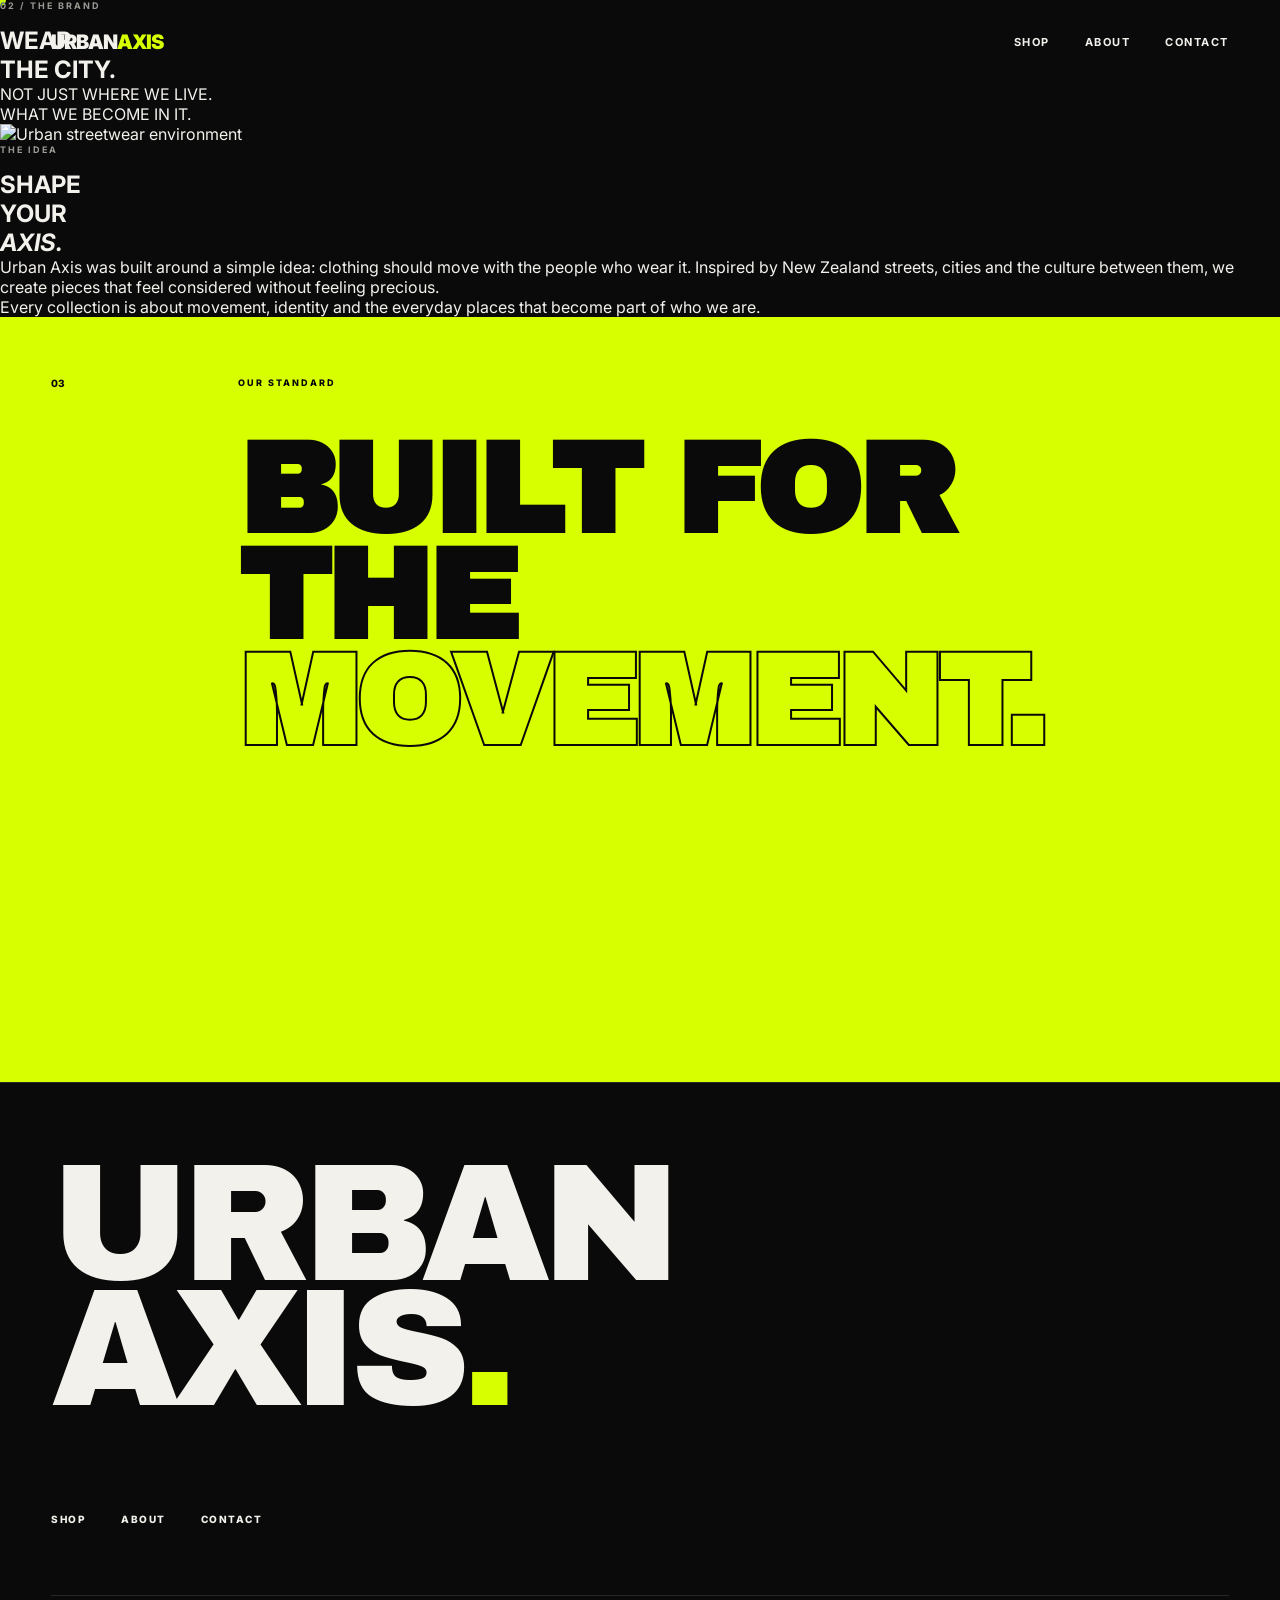
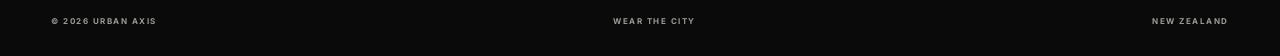
==== about.html @ 234ab59b "Add Urban Axis about page" ====
<!DOCTYPE html>
<html lang="en">
<head><meta charset="UTF-8"><meta name="viewport" content="width=device-width, initial-scale=1.0"><title>About — Urban Axis</title><link rel="preconnect" href="https://fonts.googleapis.com"><link rel="preconnect" href="https://fonts.gstatic.com" crossorigin><link href="https://fonts.googleapis.com/css2?family=Archivo+Black&family=Inter:wght@400;500;600;700;800;900&display=swap" rel="stylesheet"><link rel="stylesheet" href="style.css"></head>
<body><div class="cursor"></div><header class="nav"><a href="index.html" class="logo">URBAN<span>AXIS</span></a><nav><a href="shop.html">SHOP</a><a href="about.html">ABOUT</a><a href="contact.html">CONTACT</a></nav><button class="menu" aria-label="Open menu"><span></span><span></span></button></header>
<main class="page"><section class="page-hero"><span class="eyebrow">02 / THE BRAND</span><h1>WEAR<br><span>THE CITY.</span></h1><p>NOT JUST WHERE WE LIVE.<br>WHAT WE BECOME IN IT.</p></section><section class="about-story"><div class="about-image"><img src="https://images.unsplash.com/photo-1441986300917-64674bd600d8?auto=format&fit=crop&w=1400&q=85" alt="Urban streetwear environment"></div><div class="about-copy"><span class="eyebrow">THE IDEA</span><h2>SHAPE<br>YOUR<br><em>AXIS.</em></h2><p>Urban Axis was built around a simple idea: clothing should move with the people who wear it. Inspired by New Zealand streets, cities and the culture between them, we create pieces that feel considered without feeling precious.</p><p>Every collection is about movement, identity and the everyday places that become part of who we are.</p></div></section><section class="manifesto about-manifesto"><div class="manifesto-number">03</div><div class="manifesto-text"><p>OUR STANDARD</p><h2>BUILT FOR<br>THE <span>MOVEMENT.</span></h2></div></section></main><footer><div class="footer-logo">URBAN<br>AXIS<span>.</span></div><div class="footer-links"><a href="shop.html">SHOP</a><a href="about.html">ABOUT</a><a href="contact.html">CONTACT</a></div><div class="footer-bottom"><span>© 2026 URBAN AXIS</span><span>WEAR THE CITY</span><span>NEW ZEALAND</span></div></footer><script src="script.js"></script></body></html>
---- style.css ----
/* =========================================================
   URBAN AXIS
   GLOBAL
========================================================= */

:root {
    --black: #0a0a0a;
    --white: #f3f1ec;
    --grey: #9b9b96;
    --line: #272727;
    --accent: #d7ff00;

    --display: "Archivo Black", sans-serif;
    --body: "Inter", sans-serif;
}

* {
    margin: 0;
    padding: 0;
    box-sizing: border-box;
}

html {
    scroll-behavior: smooth;
}

body {
    background: var(--black);
    color: var(--white);
    font-family: var(--body);
    overflow-x: hidden;
}

a {
    color: inherit;
    text-decoration: none;
}

button {
    font-family: inherit;
}


/* =========================================================
   CURSOR
========================================================= */

.cursor {
    position: fixed;
    width: 12px;
    height: 12px;
    border-radius: 50%;
    background: var(--accent);
    pointer-events: none;
    z-index: 9999;
    transform: translate(-50%, -50%);
    mix-blend-mode: difference;
}


/* =========================================================
   NAV
========================================================= */

.nav {
    position: absolute;
    top: 0;
    left: 0;

    width: 100%;
    padding: 30px 4vw;

    display: flex;
    align-items: center;
    justify-content: space-between;

    z-index: 20;
}

.logo {
    font-size: 20px;
    font-weight: 900;
    letter-spacing: -1px;
}

.logo span {
    color: var(--accent);
}

.nav nav {
    display: flex;
    gap: 35px;
}

.nav nav a {
    font-size: 11px;
    font-weight: 700;
    letter-spacing: 1.5px;

    transition: color .3s ease;
}

.nav nav a:hover {
    color: var(--accent);
}

.menu {
    display: none;
}


/* =========================================================
   HERO
========================================================= */

.hero {
    min-height: 100vh;
    position: relative;
    padding: 130px 4vw 40px;

    display: flex;
    flex-direction: column;
    justify-content: space-between;
}

.hero-top,
.hero-bottom {
    display: flex;
    justify-content: space-between;
    align-items: flex-start;

    position: relative;
    z-index: 4;
}

.hero-top p,
.hero-bottom p {
    font-size: 10px;
    font-weight: 700;
    letter-spacing: 1.5px;
    line-height: 1.5;
}

.hero-title {
    position: relative;
    z-index: 4;

    margin-top: 5vh;
}

.hero-title h1 {
    font-family: var(--display);
    font-size: clamp(80px, 16vw, 250px);
    line-height: .78;
    letter-spacing: -8px;
}

.hero-title .outline {
    color: transparent;
    -webkit-text-stroke: 2px var(--white);

    margin-left: 12vw;
}

.hero-image {
    position: absolute;

    width: 39vw;
    height: 62vh;

    right: 8vw;
    top: 19vh;

    overflow: hidden;
}

.image-placeholder,
.product-image,
.campaign-image {
    background:
        linear-gradient(
            135deg,
            #202020 0%,
            #101010 45%,
            #292929 100%
        );

    position: relative;
}

.image-placeholder {
    width: 100%;
    height: 100%;

    display: flex;
    align-items: flex-end;
    justify-content: space-between;

    padding: 20px;

    transition: transform .8s cubic-bezier(.2,.8,.2,1);
}

.hero-image:hover .image-placeholder {
    transform: scale(1.04);
}

.image-placeholder span {
    font-family: var(--display);
    font-size: 30px;
}

.image-placeholder small {
    font-size: 9px;
    letter-spacing: 2px;
}

.circle-link {
    width: 110px;
    height: 110px;

    border: 1px solid var(--white);
    border-radius: 50%;

    display: flex;
    flex-direction: column;
    justify-content: center;
    align-items: center;

    font-size: 9px;
    font-weight: 700;
    letter-spacing: 1px;
    text-align: center;

    transition:
        background .3s ease,
        color .3s ease,
        transform .3s ease;
}

.circle-link strong {
    margin-top: 8px;
    font-size: 18px;
}

.circle-link:hover {
    background: var(--accent);
    color: var(--black);
    transform: rotate(8deg);
}


/* =========================================================
   MARQUEE
========================================================= */

.marquee {
    border-top: 1px solid var(--line);
    border-bottom: 1px solid var(--line);

    overflow: hidden;
    padding: 22px 0;
}

.marquee-track {
    display: flex;
    width: max-content;

    animation: marquee 18s linear infinite;
}

.marquee span {
    font-family: var(--display);
    font-size: 45px;
    letter-spacing: -2px;

    margin-right: 60px;
}

.marquee span:nth-child(even) {
    color: transparent;
    -webkit-text-stroke: 1px var(--white);
}

@keyframes marquee {

    from {
        transform: translateX(0);
    }

    to {
        transform: translateX(-50%);
    }

}


/* =========================================================
   INTRO
========================================================= */

.intro {
    padding: 160px 4vw;
}

.section-label {
    display: flex;
    justify-content: space-between;

    border-top: 1px solid var(--line);

    padding-top: 15px;

    font-size: 9px;
    font-weight: 700;
    letter-spacing: 1.5px;
}

.intro-content {
    margin-top: 90px;

    display: grid;
    grid-template-columns: 1.5fr 1fr;
    gap: 10vw;
}

.intro h2 {
    font-family: var(--display);
    font-size: clamp(55px, 8vw, 125px);
    line-height: .9;
    letter-spacing: -4px;
}

.intro h2 em {
    font-style: normal;
    color: var(--accent);
}

.intro-copy {
    padding-top: 20px;
    max-width: 350px;
}

.intro-copy p {
    color: var(--grey);
    font-size: 15px;
    line-height: 1.8;
}

.text-link {
    display: inline-block;
    margin-top: 50px;

    font-size: 10px;
    font-weight: 800;
    letter-spacing: 1.5px;

    border-bottom: 1px solid var(--white);
    padding-bottom: 8px;
}

.text-link span {
    margin-left: 20px;
    color: var(--accent);
}


/* =========================================================
   DROP
========================================================= */

.drop {
    padding: 80px 4vw 180px;
}

.drop-heading {
    display: flex;
    justify-content: space-between;
    align-items: flex-end;

    margin-bottom: 60px;
}

.eyebrow {
    display: block;

    font-size: 9px;
    font-weight: 700;
    letter-spacing: 2px;

    color: var(--grey);

    margin-bottom: 15px;
}

.drop-heading h2 {
    font-family: var(--display);
    font-size: clamp(60px, 9vw, 140px);
    line-height: .8;
    letter-spacing: -5px;
}

.drop-heading h2 span {
    color: var(--accent);
}

.view-all {
    font-size: 10px;
    font-weight: 800;
    letter-spacing: 1.5px;

    border-bottom: 1px solid var(--white);
    padding-bottom: 8px;
}

.products {
    display: grid;
    grid-template-columns: 1.5fr 1fr 1fr;
    gap: 15px;
}

.product-image {
    height: 480px;
    overflow: hidden;

    display: flex;
    flex-direction: column;
    justify-content: space-between;

    padding: 18px;

    transition: transform .5s ease;
}

.product-large .product-image {
    height: 650px;
}

.product:hover .product-image {
    transform: scale(.985);
}

.product-image span {
    font-size: 10px;
    font-weight: 700;
}

.product-image div {
    font-family: var(--display);
    font-size: 35px;
}

.product-info {
    padding-top: 18px;
}

.product-info h3 {
    font-size: 12px;
    letter-spacing: 1px;
}

.product-info p {
    margin-top: 5px;

    font-size: 9px;
    color: var(--grey);
    letter-spacing: 1px;
}

.product-info strong {
    display: block;
    margin-top: 15px;

    font-size: 11px;
}


/* =========================================================
   MANIFESTO
========================================================= */

.manifesto {
    min-height: 85vh;

    background: var(--accent);
    color: var(--black);

    padding: 60px 4vw;

    display: grid;
    grid-template-columns: 1fr 3fr 1fr;
    gap: 40px;
}

.manifesto-number {
    font-size: 10px;
    font-weight: 800;
}

.manifesto-text p {
    font-size: 9px;
    font-weight: 800;
    letter-spacing: 2px;

    margin-bottom: 50px;
}

.manifesto-text h2 {
    font-family: var(--display);
    font-size: clamp(65px, 10vw, 160px);
    line-height: .83;
    letter-spacing: -5px;
}

.manifesto-text h2 span {
    color: transparent;
    -webkit-text-stroke: 2px var(--black);
}

.manifesto-side {
    display: flex;
    align-items: flex-end;
}

.manifesto-side p {
    max-width: 150px;

    font-size: 11px;
    line-height: 1.5;
    font-weight: 700;
}


/* =========================================================
   CAMPAIGN
========================================================= */

.campaign {
    min-height: 100vh;

    display: grid;
    grid-template-columns: 1.2fr 1fr;
}

.campaign-image {
    min-height: 800px;

    display: flex;
    align-items: flex-end;

    padding: 25px;
}

.campaign-image > div {
    width: 100%;

    display: flex;
    justify-content: space-between;
}

.campaign-image span,
.campaign-image strong {
    font-size: 10px;
    letter-spacing: 1px;
}

.campaign-content {
    padding: 12vw 7vw;

    display: flex;
    flex-direction: column;
    justify-content: center;
}

.campaign-content h2 {
    font-family: var(--display);
    font-size: clamp(60px, 8vw, 130px);
    line-height: .82;
    letter-spacing: -5px;
}

.campaign-content h2 span {
    color: transparent;
    -webkit-text-stroke: 1px var(--white);
}

.campaign-content p {
    max-width: 280px;

    color: var(--grey);

    font-size: 14px;
    line-height: 1.7;

    margin: 40px 0;
}

.button {
    display: flex;
    justify-content: space-between;
    align-items: center;

    max-width: 330px;

    padding: 18px 0;

    border-bottom: 1px solid var(--white);

    font-size: 10px;
    font-weight: 800;
    letter-spacing: 1.5px;

    transition: color .3s ease;
}

.button span {
    color: var(--accent);
    font-size: 20px;
}

.button:hover {
    color: var(--accent);
}


/* =========================================================
   SOCIAL
========================================================= */

.social {
    padding: 150px 4vw;
}

.social h2 {
    font-family: var(--display);
    font-size: clamp(70px, 13vw, 200px);
    letter-spacing: -8px;

    margin: 100px 0 60px;
}

.social-links {
    display: flex;
    gap: 40px;
}

.social-links a {
    font-size: 10px;
    font-weight: 800;
    letter-spacing: 1.5px;

    border-bottom: 1px solid var(--white);
    padding-bottom: 8px;
}


/* =========================================================
   FOOTER
========================================================= */

footer {
    border-top: 1px solid var(--line);

    padding: 80px 4vw 30px;
}

.footer-logo {
    font-family: var(--display);
    font-size: clamp(70px, 13vw, 200px);
    line-height: .75;
    letter-spacing: -8px;
}

.footer-logo span {
    color: var(--accent);
}

.footer-links {
    display: flex;
    gap: 35px;

    margin-top: 100px;
}

.footer-links a {
    font-size: 10px;
    font-weight: 800;
    letter-spacing: 1.5px;
}

.footer-bottom {
    border-top: 1px solid var(--line);

    margin-top: 70px;
    padding-top: 20px;

    display: flex;
    justify-content: space-between;

    color: var(--grey);

    font-size: 8px;
    font-weight: 700;
    letter-spacing: 1.5px;
}


/* =========================================================
   RESPONSIVE
========================================================= */

@media (max-width: 800px) {

    .nav {
        padding: 22px 5vw;
    }

    .nav nav {
        display: none;
    }

    .menu {
        display: flex;

        width: 35px;
        height: 30px;

        border: 0;
        background: transparent;

        flex-direction: column;
        justify-content: center;
        gap: 7px;
    }

    .menu span {
        display: block;

        width: 100%;
        height: 1px;

        background: var(--white);
    }

    .hero {
        min-height: 900px;
        padding: 110px 5vw 30px;
    }

    .hero-title h1 {
        font-size: 22vw;
        letter-spacing: -4px;
    }

    .hero-title .outline {
        margin-left: 0;
    }

    .hero-image {
        width: 70vw;
        height: 48vh;

        right: 5vw;
        top: 38vh;
    }

    .hero-bottom {
        align-items: flex-end;
    }

    .circle-link {
        width: 85px;
        height: 85px;
    }

    .marquee span {
        font-size: 30px;
    }

    .intro {
        padding: 100px 5vw;
    }

    .intro-content {
        grid-template-columns: 1fr;
        gap: 50px;
        margin-top: 60px;
    }

    .intro h2 {
        font-size: 16vw;
    }

    .drop {
        padding: 60px 5vw 100px;
    }

    .drop-heading {
        align-items: flex-start;
        flex-direction: column;
        gap: 30px;
    }

    .drop-heading h2 {
        font-size: 17vw;
    }

    .products {
        grid-template-columns: 1fr;
    }

    .product-image,
    .product-large .product-image {
        height: 110vw;
    }

    .manifesto {
        min-height: 700px;

        grid-template-columns: 1fr;
        padding: 40px 5vw;
    }

    .manifesto-text h2 {
        font-size: 17vw;
    }

    .manifesto-side {
        display: none;
    }

    .campaign {
        grid-template-columns: 1fr;
    }

    .campaign-image {
        min-height: 600px;
    }

    .campaign-content {
        padding: 100px 5vw;
    }

    .campaign-content h2 {
        font-size: 17vw;
    }

    .social {
        padding: 100px 5vw;
    }

    .social h2 {
        font-size: 18vw;
        letter-spacing: -4px;
        margin: 70px 0 40px;
    }

    .social-links {
        flex-direction: column;
        gap: 20px;
    }

    .footer-logo {
        font-size: 19vw;
        letter-spacing: -4px;
    }

    .footer-links {
        margin-top: 70px;
    }

    .footer-bottom {
        flex-direction: column;
        gap: 10px;
    }

    .cursor {
        display: none;
    }

}
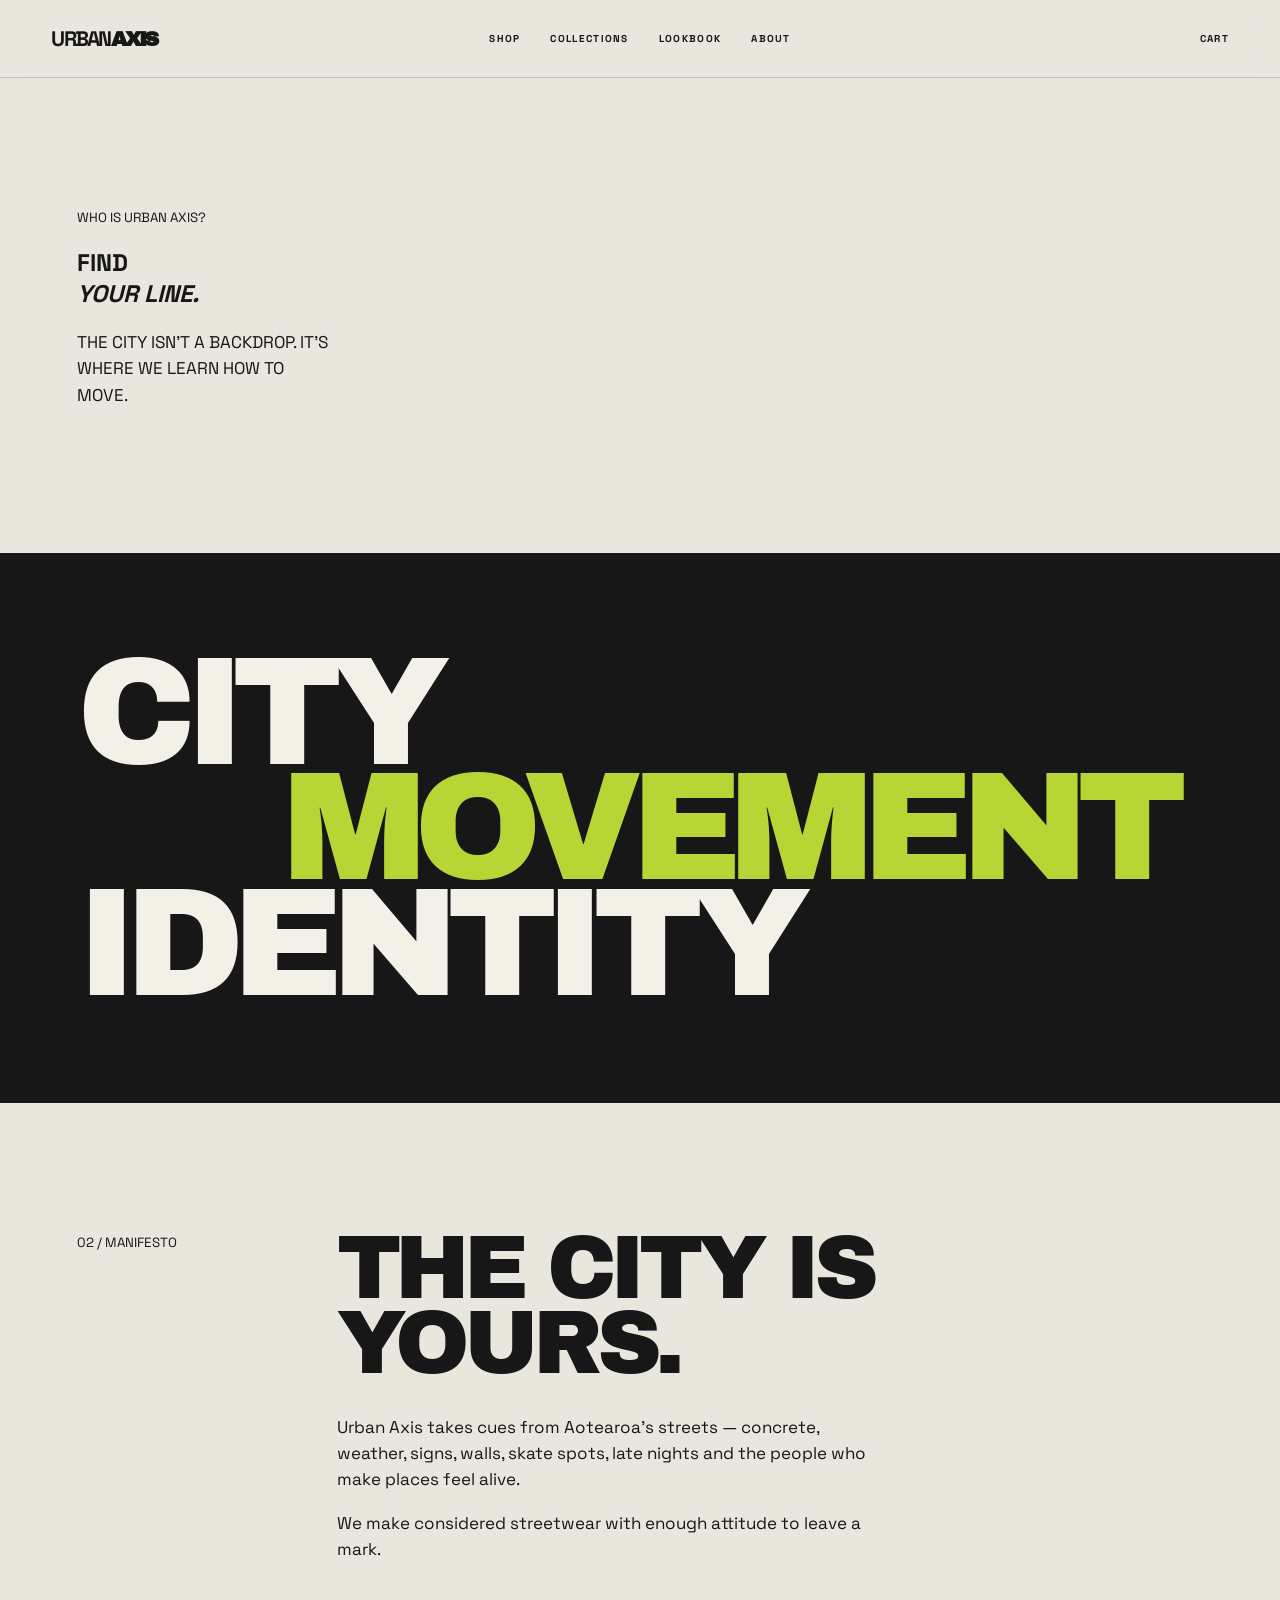
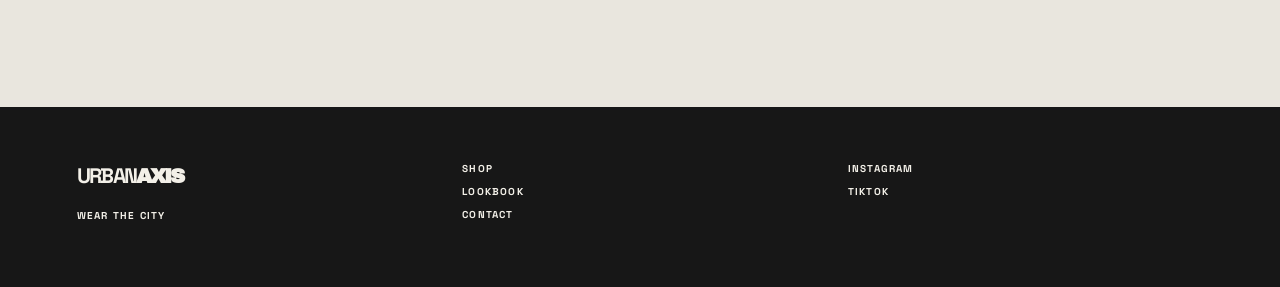
==== commit ef4a0107: "Add Urban Axis about page" ====
--- a/about.html
+++ b/about.html
@@ -1,5 +1 @@
-<!DOCTYPE html>
-<html lang="en">
-<head><meta charset="UTF-8"><meta name="viewport" content="width=device-width, initial-scale=1.0"><title>About — Urban Axis</title><link rel="preconnect" href="https://fonts.googleapis.com"><link rel="preconnect" href="https://fonts.gstatic.com" crossorigin><link href="https://fonts.googleapis.com/css2?family=Archivo+Black&family=Inter:wght@400;500;600;700;800;900&display=swap" rel="stylesheet"><link rel="stylesheet" href="style.css"></head>
-<body><div class="cursor"></div><header class="nav"><a href="index.html" class="logo">URBAN<span>AXIS</span></a><nav><a href="shop.html">SHOP</a><a href="about.html">ABOUT</a><a href="contact.html">CONTACT</a></nav><button class="menu" aria-label="Open menu"><span></span><span></span></button></header>
-<main class="page"><section class="page-hero"><span class="eyebrow">02 / THE BRAND</span><h1>WEAR<br><span>THE CITY.</span></h1><p>NOT JUST WHERE WE LIVE.<br>WHAT WE BECOME IN IT.</p></section><section class="about-story"><div class="about-image"><img src="https://images.unsplash.com/photo-1441986300917-64674bd600d8?auto=format&fit=crop&w=1400&q=85" alt="Urban streetwear environment"></div><div class="about-copy"><span class="eyebrow">THE IDEA</span><h2>SHAPE<br>YOUR<br><em>AXIS.</em></h2><p>Urban Axis was built around a simple idea: clothing should move with the people who wear it. Inspired by New Zealand streets, cities and the culture between them, we create pieces that feel considered without feeling precious.</p><p>Every collection is about movement, identity and the everyday places that become part of who we are.</p></div></section><section class="manifesto about-manifesto"><div class="manifesto-number">03</div><div class="manifesto-text"><p>OUR STANDARD</p><h2>BUILT FOR<br>THE <span>MOVEMENT.</span></h2></div></section></main><footer><div class="footer-logo">URBAN<br>AXIS<span>.</span></div><div class="footer-links"><a href="shop.html">SHOP</a><a href="about.html">ABOUT</a><a href="contact.html">CONTACT</a></div><div class="footer-bottom"><span>© 2026 URBAN AXIS</span><span>WEAR THE CITY</span><span>NEW ZEALAND</span></div></footer><script src="script.js"></script></body></html>+<!doctype html><html><head><meta charset="utf-8"><meta name="viewport" content="width=device-width,initial-scale=1"><title>About — Urban Axis</title><link rel="stylesheet" href="style.css"></head><body><header><a class="logo" href="index.html">URBAN<span>AXIS</span></a><nav><a href="shop.html">SHOP</a><a href="collections.html">COLLECTIONS</a><a href="lookbook.html">LOOKBOOK</a><a href="about.html">ABOUT</a></nav><div class="actions"><a href="shop.html#cart">CART</a><button class="menu">MENU</button></div></header><main><section class="intro page"><div><small>WHO IS URBAN AXIS?</small><h1>FIND<br><i>YOUR LINE.</i></h1><p>THE CITY ISN'T A BACKDROP. IT'S WHERE WE LEARN HOW TO MOVE.</p></div></section><section class="statement"><b>CITY</b><b class="green-text">MOVEMENT</b><b>IDENTITY</b></section><section class="intro"><div><small>02 / MANIFESTO</small></div><div><h2>THE CITY IS YOURS.</h2><p>Urban Axis takes cues from Aotearoa's streets — concrete, weather, signs, walls, skate spots, late nights and the people who make places feel alive.</p><p>We make considered streetwear with enough attitude to leave a mark.</p></div></section></main><footer><div><a class="logo" href="index.html">URBAN<span>AXIS</span></a><p>WEAR THE CITY</p></div><div><a href="shop.html">SHOP</a><a href="lookbook.html">LOOKBOOK</a><a href="contact.html">CONTACT</a></div><div><a href="#">INSTAGRAM</a><a href="#">TIKTOK</a></div></footer></body></html>
--- a/style.css
+++ b/style.css
@@ -1,881 +1 @@
-/* =========================================================
-   URBAN AXIS
-   GLOBAL
-========================================================= */
-
-:root {
-    --black: #0a0a0a;
-    --white: #f3f1ec;
-    --grey: #9b9b96;
-    --line: #272727;
-    --accent: #d7ff00;
-
-    --display: "Archivo Black", sans-serif;
-    --body: "Inter", sans-serif;
-}
-
-* {
-    margin: 0;
-    padding: 0;
-    box-sizing: border-box;
-}
-
-html {
-    scroll-behavior: smooth;
-}
-
-body {
-    background: var(--black);
-    color: var(--white);
-    font-family: var(--body);
-    overflow-x: hidden;
-}
-
-a {
-    color: inherit;
-    text-decoration: none;
-}
-
-button {
-    font-family: inherit;
-}
-
-
-/* =========================================================
-   CURSOR
-========================================================= */
-
-.cursor {
-    position: fixed;
-    width: 12px;
-    height: 12px;
-    border-radius: 50%;
-    background: var(--accent);
-    pointer-events: none;
-    z-index: 9999;
-    transform: translate(-50%, -50%);
-    mix-blend-mode: difference;
-}
-
-
-/* =========================================================
-   NAV
-========================================================= */
-
-.nav {
-    position: absolute;
-    top: 0;
-    left: 0;
-
-    width: 100%;
-    padding: 30px 4vw;
-
-    display: flex;
-    align-items: center;
-    justify-content: space-between;
-
-    z-index: 20;
-}
-
-.logo {
-    font-size: 20px;
-    font-weight: 900;
-    letter-spacing: -1px;
-}
-
-.logo span {
-    color: var(--accent);
-}
-
-.nav nav {
-    display: flex;
-    gap: 35px;
-}
-
-.nav nav a {
-    font-size: 11px;
-    font-weight: 700;
-    letter-spacing: 1.5px;
-
-    transition: color .3s ease;
-}
-
-.nav nav a:hover {
-    color: var(--accent);
-}
-
-.menu {
-    display: none;
-}
-
-
-/* =========================================================
-   HERO
-========================================================= */
-
-.hero {
-    min-height: 100vh;
-    position: relative;
-    padding: 130px 4vw 40px;
-
-    display: flex;
-    flex-direction: column;
-    justify-content: space-between;
-}
-
-.hero-top,
-.hero-bottom {
-    display: flex;
-    justify-content: space-between;
-    align-items: flex-start;
-
-    position: relative;
-    z-index: 4;
-}
-
-.hero-top p,
-.hero-bottom p {
-    font-size: 10px;
-    font-weight: 700;
-    letter-spacing: 1.5px;
-    line-height: 1.5;
-}
-
-.hero-title {
-    position: relative;
-    z-index: 4;
-
-    margin-top: 5vh;
-}
-
-.hero-title h1 {
-    font-family: var(--display);
-    font-size: clamp(80px, 16vw, 250px);
-    line-height: .78;
-    letter-spacing: -8px;
-}
-
-.hero-title .outline {
-    color: transparent;
-    -webkit-text-stroke: 2px var(--white);
-
-    margin-left: 12vw;
-}
-
-.hero-image {
-    position: absolute;
-
-    width: 39vw;
-    height: 62vh;
-
-    right: 8vw;
-    top: 19vh;
-
-    overflow: hidden;
-}
-
-.image-placeholder,
-.product-image,
-.campaign-image {
-    background:
-        linear-gradient(
-            135deg,
-            #202020 0%,
-            #101010 45%,
-            #292929 100%
-        );
-
-    position: relative;
-}
-
-.image-placeholder {
-    width: 100%;
-    height: 100%;
-
-    display: flex;
-    align-items: flex-end;
-    justify-content: space-between;
-
-    padding: 20px;
-
-    transition: transform .8s cubic-bezier(.2,.8,.2,1);
-}
-
-.hero-image:hover .image-placeholder {
-    transform: scale(1.04);
-}
-
-.image-placeholder span {
-    font-family: var(--display);
-    font-size: 30px;
-}
-
-.image-placeholder small {
-    font-size: 9px;
-    letter-spacing: 2px;
-}
-
-.circle-link {
-    width: 110px;
-    height: 110px;
-
-    border: 1px solid var(--white);
-    border-radius: 50%;
-
-    display: flex;
-    flex-direction: column;
-    justify-content: center;
-    align-items: center;
-
-    font-size: 9px;
-    font-weight: 700;
-    letter-spacing: 1px;
-    text-align: center;
-
-    transition:
-        background .3s ease,
-        color .3s ease,
-        transform .3s ease;
-}
-
-.circle-link strong {
-    margin-top: 8px;
-    font-size: 18px;
-}
-
-.circle-link:hover {
-    background: var(--accent);
-    color: var(--black);
-    transform: rotate(8deg);
-}
-
-
-/* =========================================================
-   MARQUEE
-========================================================= */
-
-.marquee {
-    border-top: 1px solid var(--line);
-    border-bottom: 1px solid var(--line);
-
-    overflow: hidden;
-    padding: 22px 0;
-}
-
-.marquee-track {
-    display: flex;
-    width: max-content;
-
-    animation: marquee 18s linear infinite;
-}
-
-.marquee span {
-    font-family: var(--display);
-    font-size: 45px;
-    letter-spacing: -2px;
-
-    margin-right: 60px;
-}
-
-.marquee span:nth-child(even) {
-    color: transparent;
-    -webkit-text-stroke: 1px var(--white);
-}
-
-@keyframes marquee {
-
-    from {
-        transform: translateX(0);
-    }
-
-    to {
-        transform: translateX(-50%);
-    }
-
-}
-
-
-/* =========================================================
-   INTRO
-========================================================= */
-
-.intro {
-    padding: 160px 4vw;
-}
-
-.section-label {
-    display: flex;
-    justify-content: space-between;
-
-    border-top: 1px solid var(--line);
-
-    padding-top: 15px;
-
-    font-size: 9px;
-    font-weight: 700;
-    letter-spacing: 1.5px;
-}
-
-.intro-content {
-    margin-top: 90px;
-
-    display: grid;
-    grid-template-columns: 1.5fr 1fr;
-    gap: 10vw;
-}
-
-.intro h2 {
-    font-family: var(--display);
-    font-size: clamp(55px, 8vw, 125px);
-    line-height: .9;
-    letter-spacing: -4px;
-}
-
-.intro h2 em {
-    font-style: normal;
-    color: var(--accent);
-}
-
-.intro-copy {
-    padding-top: 20px;
-    max-width: 350px;
-}
-
-.intro-copy p {
-    color: var(--grey);
-    font-size: 15px;
-    line-height: 1.8;
-}
-
-.text-link {
-    display: inline-block;
-    margin-top: 50px;
-
-    font-size: 10px;
-    font-weight: 800;
-    letter-spacing: 1.5px;
-
-    border-bottom: 1px solid var(--white);
-    padding-bottom: 8px;
-}
-
-.text-link span {
-    margin-left: 20px;
-    color: var(--accent);
-}
-
-
-/* =========================================================
-   DROP
-========================================================= */
-
-.drop {
-    padding: 80px 4vw 180px;
-}
-
-.drop-heading {
-    display: flex;
-    justify-content: space-between;
-    align-items: flex-end;
-
-    margin-bottom: 60px;
-}
-
-.eyebrow {
-    display: block;
-
-    font-size: 9px;
-    font-weight: 700;
-    letter-spacing: 2px;
-
-    color: var(--grey);
-
-    margin-bottom: 15px;
-}
-
-.drop-heading h2 {
-    font-family: var(--display);
-    font-size: clamp(60px, 9vw, 140px);
-    line-height: .8;
-    letter-spacing: -5px;
-}
-
-.drop-heading h2 span {
-    color: var(--accent);
-}
-
-.view-all {
-    font-size: 10px;
-    font-weight: 800;
-    letter-spacing: 1.5px;
-
-    border-bottom: 1px solid var(--white);
-    padding-bottom: 8px;
-}
-
-.products {
-    display: grid;
-    grid-template-columns: 1.5fr 1fr 1fr;
-    gap: 15px;
-}
-
-.product-image {
-    height: 480px;
-    overflow: hidden;
-
-    display: flex;
-    flex-direction: column;
-    justify-content: space-between;
-
-    padding: 18px;
-
-    transition: transform .5s ease;
-}
-
-.product-large .product-image {
-    height: 650px;
-}
-
-.product:hover .product-image {
-    transform: scale(.985);
-}
-
-.product-image span {
-    font-size: 10px;
-    font-weight: 700;
-}
-
-.product-image div {
-    font-family: var(--display);
-    font-size: 35px;
-}
-
-.product-info {
-    padding-top: 18px;
-}
-
-.product-info h3 {
-    font-size: 12px;
-    letter-spacing: 1px;
-}
-
-.product-info p {
-    margin-top: 5px;
-
-    font-size: 9px;
-    color: var(--grey);
-    letter-spacing: 1px;
-}
-
-.product-info strong {
-    display: block;
-    margin-top: 15px;
-
-    font-size: 11px;
-}
-
-
-/* =========================================================
-   MANIFESTO
-========================================================= */
-
-.manifesto {
-    min-height: 85vh;
-
-    background: var(--accent);
-    color: var(--black);
-
-    padding: 60px 4vw;
-
-    display: grid;
-    grid-template-columns: 1fr 3fr 1fr;
-    gap: 40px;
-}
-
-.manifesto-number {
-    font-size: 10px;
-    font-weight: 800;
-}
-
-.manifesto-text p {
-    font-size: 9px;
-    font-weight: 800;
-    letter-spacing: 2px;
-
-    margin-bottom: 50px;
-}
-
-.manifesto-text h2 {
-    font-family: var(--display);
-    font-size: clamp(65px, 10vw, 160px);
-    line-height: .83;
-    letter-spacing: -5px;
-}
-
-.manifesto-text h2 span {
-    color: transparent;
-    -webkit-text-stroke: 2px var(--black);
-}
-
-.manifesto-side {
-    display: flex;
-    align-items: flex-end;
-}
-
-.manifesto-side p {
-    max-width: 150px;
-
-    font-size: 11px;
-    line-height: 1.5;
-    font-weight: 700;
-}
-
-
-/* =========================================================
-   CAMPAIGN
-========================================================= */
-
-.campaign {
-    min-height: 100vh;
-
-    display: grid;
-    grid-template-columns: 1.2fr 1fr;
-}
-
-.campaign-image {
-    min-height: 800px;
-
-    display: flex;
-    align-items: flex-end;
-
-    padding: 25px;
-}
-
-.campaign-image > div {
-    width: 100%;
-
-    display: flex;
-    justify-content: space-between;
-}
-
-.campaign-image span,
-.campaign-image strong {
-    font-size: 10px;
-    letter-spacing: 1px;
-}
-
-.campaign-content {
-    padding: 12vw 7vw;
-
-    display: flex;
-    flex-direction: column;
-    justify-content: center;
-}
-
-.campaign-content h2 {
-    font-family: var(--display);
-    font-size: clamp(60px, 8vw, 130px);
-    line-height: .82;
-    letter-spacing: -5px;
-}
-
-.campaign-content h2 span {
-    color: transparent;
-    -webkit-text-stroke: 1px var(--white);
-}
-
-.campaign-content p {
-    max-width: 280px;
-
-    color: var(--grey);
-
-    font-size: 14px;
-    line-height: 1.7;
-
-    margin: 40px 0;
-}
-
-.button {
-    display: flex;
-    justify-content: space-between;
-    align-items: center;
-
-    max-width: 330px;
-
-    padding: 18px 0;
-
-    border-bottom: 1px solid var(--white);
-
-    font-size: 10px;
-    font-weight: 800;
-    letter-spacing: 1.5px;
-
-    transition: color .3s ease;
-}
-
-.button span {
-    color: var(--accent);
-    font-size: 20px;
-}
-
-.button:hover {
-    color: var(--accent);
-}
-
-
-/* =========================================================
-   SOCIAL
-========================================================= */
-
-.social {
-    padding: 150px 4vw;
-}
-
-.social h2 {
-    font-family: var(--display);
-    font-size: clamp(70px, 13vw, 200px);
-    letter-spacing: -8px;
-
-    margin: 100px 0 60px;
-}
-
-.social-links {
-    display: flex;
-    gap: 40px;
-}
-
-.social-links a {
-    font-size: 10px;
-    font-weight: 800;
-    letter-spacing: 1.5px;
-
-    border-bottom: 1px solid var(--white);
-    padding-bottom: 8px;
-}
-
-
-/* =========================================================
-   FOOTER
-========================================================= */
-
-footer {
-    border-top: 1px solid var(--line);
-
-    padding: 80px 4vw 30px;
-}
-
-.footer-logo {
-    font-family: var(--display);
-    font-size: clamp(70px, 13vw, 200px);
-    line-height: .75;
-    letter-spacing: -8px;
-}
-
-.footer-logo span {
-    color: var(--accent);
-}
-
-.footer-links {
-    display: flex;
-    gap: 35px;
-
-    margin-top: 100px;
-}
-
-.footer-links a {
-    font-size: 10px;
-    font-weight: 800;
-    letter-spacing: 1.5px;
-}
-
-.footer-bottom {
-    border-top: 1px solid var(--line);
-
-    margin-top: 70px;
-    padding-top: 20px;
-
-    display: flex;
-    justify-content: space-between;
-
-    color: var(--grey);
-
-    font-size: 8px;
-    font-weight: 700;
-    letter-spacing: 1.5px;
-}
-
-
-/* =========================================================
-   RESPONSIVE
-========================================================= */
-
-@media (max-width: 800px) {
-
-    .nav {
-        padding: 22px 5vw;
-    }
-
-    .nav nav {
-        display: none;
-    }
-
-    .menu {
-        display: flex;
-
-        width: 35px;
-        height: 30px;
-
-        border: 0;
-        background: transparent;
-
-        flex-direction: column;
-        justify-content: center;
-        gap: 7px;
-    }
-
-    .menu span {
-        display: block;
-
-        width: 100%;
-        height: 1px;
-
-        background: var(--white);
-    }
-
-    .hero {
-        min-height: 900px;
-        padding: 110px 5vw 30px;
-    }
-
-    .hero-title h1 {
-        font-size: 22vw;
-        letter-spacing: -4px;
-    }
-
-    .hero-title .outline {
-        margin-left: 0;
-    }
-
-    .hero-image {
-        width: 70vw;
-        height: 48vh;
-
-        right: 5vw;
-        top: 38vh;
-    }
-
-    .hero-bottom {
-        align-items: flex-end;
-    }
-
-    .circle-link {
-        width: 85px;
-        height: 85px;
-    }
-
-    .marquee span {
-        font-size: 30px;
-    }
-
-    .intro {
-        padding: 100px 5vw;
-    }
-
-    .intro-content {
-        grid-template-columns: 1fr;
-        gap: 50px;
-        margin-top: 60px;
-    }
-
-    .intro h2 {
-        font-size: 16vw;
-    }
-
-    .drop {
-        padding: 60px 5vw 100px;
-    }
-
-    .drop-heading {
-        align-items: flex-start;
-        flex-direction: column;
-        gap: 30px;
-    }
-
-    .drop-heading h2 {
-        font-size: 17vw;
-    }
-
-    .products {
-        grid-template-columns: 1fr;
-    }
-
-    .product-image,
-    .product-large .product-image {
-        height: 110vw;
-    }
-
-    .manifesto {
-        min-height: 700px;
-
-        grid-template-columns: 1fr;
-        padding: 40px 5vw;
-    }
-
-    .manifesto-text h2 {
-        font-size: 17vw;
-    }
-
-    .manifesto-side {
-        display: none;
-    }
-
-    .campaign {
-        grid-template-columns: 1fr;
-    }
-
-    .campaign-image {
-        min-height: 600px;
-    }
-
-    .campaign-content {
-        padding: 100px 5vw;
-    }
-
-    .campaign-content h2 {
-        font-size: 17vw;
-    }
-
-    .social {
-        padding: 100px 5vw;
-    }
-
-    .social h2 {
-        font-size: 18vw;
-        letter-spacing: -4px;
-        margin: 70px 0 40px;
-    }
-
-    .social-links {
-        flex-direction: column;
-        gap: 20px;
-    }
-
-    .footer-logo {
-        font-size: 19vw;
-        letter-spacing: -4px;
-    }
-
-    .footer-links {
-        margin-top: 70px;
-    }
-
-    .footer-bottom {
-        flex-direction: column;
-        gap: 10px;
-    }
-
-    .cursor {
-        display: none;
-    }
-
-}+@import url('https://fonts.googleapis.com/css2?family=Archivo+Black&family=Space+Grotesk:wght@400;500;600;700&display=swap');:root{--bone:#e9e6de;--paper:#f3f0e8;--ink:#171717;--green:#b7d636;--orange:#f26a2e;--blue:#3157d5;--pink:#d94672;--line:#1717172b}*{box-sizing:border-box}html{scroll-behavior:smooth}body{margin:0;background:var(--bone);color:var(--ink);font-family:'Space Grotesk',sans-serif}a{color:inherit;text-decoration:none}button,input{font:inherit}.grain{position:fixed;inset:0;pointer-events:none;z-index:99;opacity:.035;background-image:url("data:image/svg+xml,%3Csvg xmlns='http://www.w3.org/2000/svg' width='180' height='180'%3E%3Cfilter id='n'%3E%3CfeTurbulence baseFrequency='.8' numOctaves='3'/%3E%3C/filter%3E%3Crect width='100%25' height='100%25' filter='url(%23n)'/%3E%3C/svg%3E")}header{height:78px;border-bottom:1px solid var(--line);display:grid;grid-template-columns:1fr auto 1fr;align-items:center;padding:0 4vw;position:sticky;top:0;background:#e9e6dee8;backdrop-filter:blur(8px);z-index:20}.logo{font-weight:700;font-size:21px;letter-spacing:-.08em}.logo span{font-family:'Archivo Black';letter-spacing:-.1em}nav,.actions{display:flex;gap:30px;font-size:10px;font-weight:700;letter-spacing:.13em}.actions{justify-content:flex-end;gap:20px}.menu{display:none;border:0;background:none}.hero{min-height:calc(100vh - 78px);display:grid;grid-template-columns:1.35fr .65fr;padding:3vw}.hero-photo{position:relative;min-height:680px;overflow:hidden;background:linear-gradient(125deg,#686762,#c9c4b7 42%,#292927 43%,#9c998f 75%)}.hero-photo:after,.look-photo:after{content:'';position:absolute;inset:-15%;background:repeating-linear-gradient(105deg,transparent 0 17px,#17171718 18px 20px,transparent 21px 38px);transform:rotate(-5deg)}.hero-photo small,.look-photo small{position:absolute;z-index:2;bottom:16px;left:18px;font-size:9px;letter-spacing:.15em;font-weight:700}.tag{font-family:cursive;font-weight:700}.hero-photo>.tag{position:absolute;z-index:3;left:5%;top:8%;font-size:19px;line-height:.8;transform:rotate(-10deg)}.sticker{position:absolute;z-index:3;padding:9px 12px;font-size:10px;font-weight:700;letter-spacing:.08em;transform:rotate(-5deg)}.green{background:var(--green)}.orange{background:var(--orange)}.blue{background:var(--blue);color:var(--paper)}.hero-photo .sticker{top:9%;right:6%}.hero-copy{display:flex;flex-direction:column;justify-content:flex-end;padding:0 2vw 5vw}.hero-copy>small,.intro>small,.top small,.look>div>small{font-size:10px;font-weight:700;letter-spacing:.15em}.hero h1{font:400 clamp(72px,10vw,165px)/.78 'Archivo Black';letter-spacing:-.08em;margin:22px 0 42px}.hero h1 i{font-style:normal;color:transparent;-webkit-text-stroke:2px var(--ink)}.arrow{font-size:11px;font-weight:700;letter-spacing:.1em;border-bottom:2px solid;padding-bottom:8px;width:max-content}.ticker{border-block:1px solid var(--line);padding:12px 0;white-space:nowrap;overflow:hidden;font:700 21px 'Archivo Black';animation:slide 18s linear infinite}@keyframes slide{to{transform:translateX(-25%)}}.intro{display:grid;grid-template-columns:.3fr 1fr;padding:10vw 6vw}.intro h2,.drop h2,.look h2{font:400 clamp(54px,7vw,110px)/.84 'Archivo Black';letter-spacing:-.07em;margin:0 0 32px}.intro h2 em{font-style:normal;color:var(--orange)}.intro p,.look p{max-width:550px;font-size:17px;line-height:1.55}.link{display:inline-block;font-size:10px;font-weight:700;letter-spacing:.1em;border-bottom:1px solid;padding-bottom:5px;margin-top:12px}.drop{padding:8vw 6vw}.top{display:flex;justify-content:space-between;align-items:end;margin-bottom:40px}.top h2{margin:0}.top h2 em{font-size:.35em;color:var(--blue);font-style:normal}.products{display:grid;grid-template-columns:1.25fr .75fr;gap:28px;align-items:start}.products article:nth-child(3){grid-column:2}.products article.offset{margin-top:80px}.prod{height:480px;position:relative;overflow:hidden;background:var(--paper);transition:.4s}.products article:first-child .prod{height:640px}.products article:hover .prod{transform:scale(.985)}.prod:before{content:'';position:absolute;inset:13%;border:1px solid #1717172a;transform:rotate(-2deg)}.prod:after{content:'';position:absolute;left:22%;top:18%;width:56%;height:65%;background:linear-gradient(135deg,#222,#77756e 48%,#181817);clip-path:polygon(18% 0,82% 0,100% 22%,91% 100%,9% 100%,0 22%)}.tee{background:linear-gradient(120deg,#d7d1c5,#f1ede4)}.hoodie{background:linear-gradient(120deg,#c4c1b8,#ece7da)}.cap{background:linear-gradient(120deg,#d7d2c7,#aaa9a1)}.cap:after{height:30%;top:30%;border-radius:50%}.prod .sticker{top:7%;right:7%}.cap .tag{position:absolute;z-index:2;right:8%;top:10%;font-size:17px;transform:rotate(8deg)}.meta{display:flex;justify-content:space-between;padding:14px 0;border-bottom:1px solid var(--line);font-size:11px}.meta div{display:grid;gap:4px}.meta small{color:#85847d}.statement{background:var(--ink);color:var(--paper);padding:8vw 6vw;overflow:hidden}.statement b{display:block;font:400 clamp(70px,12vw,185px)/.75 'Archivo Black';letter-spacing:-.08em}.statement .green-text{color:var(--green);margin-left:16vw}.statement .note{position:absolute;right:8%;bottom:22%;color:var(--orange);font-size:20px;transform:rotate(8deg)}.look{display:grid;grid-template-columns:1.2fr .8fr;gap:7vw;align-items:center;padding:10vw 6vw}.look-photo{min-height:620px;position:relative;overflow:hidden;background:linear-gradient(150deg,#373735,#b7b1a3 45%,#65645e 46%,#d6d1c6)}.look h2 em{font-style:normal;color:var(--blue)}footer{background:var(--ink);color:var(--paper);padding:55px 6vw;display:grid;grid-template-columns:1fr 1fr 1fr;gap:30px}footer>div{display:flex;flex-direction:column;gap:10px;font-size:10px;font-weight:700;letter-spacing:.12em}footer small{color:#8f8d86;margin-top:20px}.search{position:fixed;inset:0;background:#171717f7;color:var(--paper);z-index:100;display:none;align-items:center;justify-content:center}.search.open{display:flex}.search button{position:absolute;right:35px;top:25px;background:none;border:0;color:inherit;font-size:42px}.search label{font:400 65px 'Archivo Black';width:80%}.search input{display:block;width:100%;background:none;border:0;border-bottom:2px solid var(--paper);color:var(--paper);font-size:28px;padding:15px 0;outline:0}@media(max-width:800px){header{height:68px;grid-template-columns:1fr auto;padding:0 5vw}nav{display:none;position:absolute;top:68px;left:0;right:0;background:var(--bone);padding:24px 5vw;flex-direction:column;gap:18px;border-bottom:1px solid var(--line)}nav.open{display:flex}.actions a:first-child{display:none}.menu{display:block}.hero{display:flex;flex-direction:column-reverse;padding:0}.hero-copy{padding:48px 5vw 38px}.hero h1{font-size:20vw}.hero-photo{min-height:60vh}.intro{grid-template-columns:1fr;gap:30px;padding:16vw 5vw}.drop{padding:16vw 5vw}.products{grid-template-columns:1fr;gap:38px}.products article:first-child .prod,.prod{height:430px}.products article:nth-child(3){grid-column:auto}.products article.offset{margin-top:0}.statement{padding:18vw 5vw}.statement b{font-size:20vw}.statement .green-text{margin-left:10vw}.look{grid-template-columns:1fr;padding:16vw 5vw;gap:40px}.look-photo{min-height:500px}footer{grid-template-columns:1fr 1fr;padding:45px 5vw}.search label{font-size:12vw}.search input{font-size:6vw}}@media(prefers-reduced-motion:reduce){*{animation:none!important;scroll-behavior:auto!important}}
